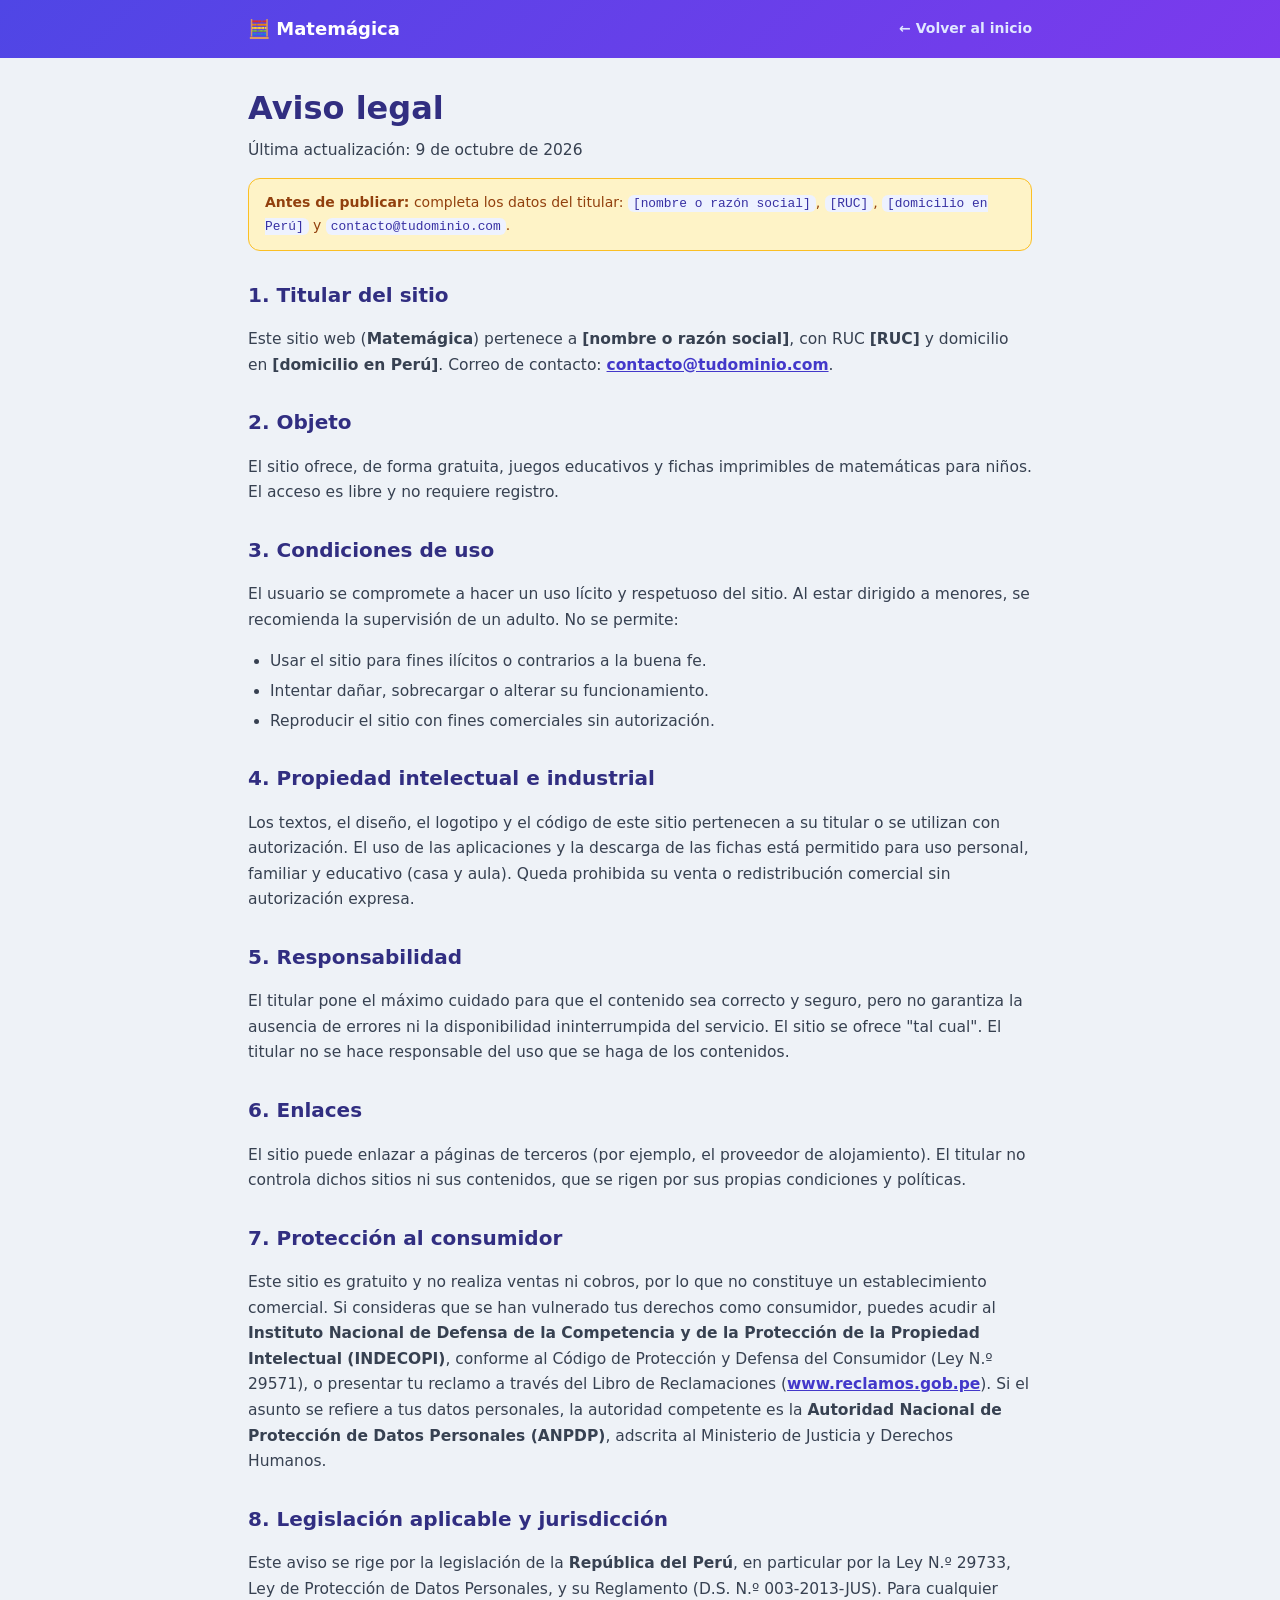
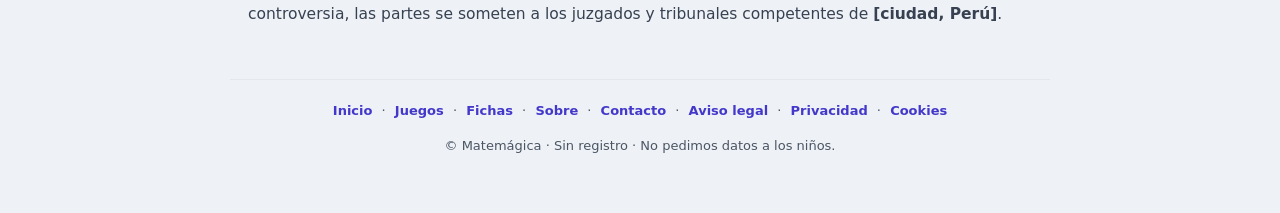
==== aviso-legal.html @ f1e55c36 "Primera version de Matemagica" ====
<!doctype html>
<html lang="es">
<head>
<meta charset="utf-8">
<meta name="viewport" content="width=device-width, initial-scale=1">
<title>Aviso legal | Matemágica</title>
<meta name="description" content="Aviso legal de Matemágica: titularidad del sitio, condiciones de uso, propiedad intelectual, responsabilidad y legislación aplicable.">
<!-- URLs absolutas del sitio en GitHub Pages (repo "matemagica"). -->
<link rel="canonical" href="https://betoportugalx.github.io/matemagica/aviso-legal">
<meta name="theme-color" content="#4f46e5">
<link rel="icon" href="favicon.svg" type="image/svg+xml">
<meta property="og:type" content="website">
<meta property="og:site_name" content="Matemágica">
<meta property="og:locale" content="es_PE">
<meta property="og:title" content="Aviso legal">
<meta property="og:description" content="Condiciones de uso y datos del titular del sitio Matemágica.">
<meta property="og:url" content="https://betoportugalx.github.io/matemagica/aviso-legal">
<link rel="stylesheet" href="estilos-paginas.css">
</head>
<body>
<header class="cabecera">
  <div class="cabecera-in">
    <a class="marca" href="index.html">🧮 Matemágica</a>
    <a class="volver" href="index.html">← Volver al inicio</a>
  </div>
</header>

<main class="contenido">
  <h1>Aviso legal</h1>
  <p class="fecha">Última actualización: 9 de octubre de 2026</p>

  <div class="aviso-pendiente">
    <strong>Antes de publicar:</strong> completa los datos del titular:
    <code>[nombre o razón social]</code>, <code>[RUC]</code>, <code>[domicilio en Perú]</code> y
    <code>contacto@tudominio.com</code>.
  </div>

  <h2>1. Titular del sitio</h2>
  <p>Este sitio web (<strong>Matemágica</strong>) pertenece a <strong>[nombre o razón social]</strong>,
     con RUC <strong>[RUC]</strong> y domicilio en <strong>[domicilio en Perú]</strong>. Correo de contacto:
     <a href="mailto:contacto@tudominio.com">contacto@tudominio.com</a>.</p>

  <h2>2. Objeto</h2>
  <p>El sitio ofrece, de forma gratuita, juegos educativos y fichas imprimibles de matemáticas para niños. El
     acceso es libre y no requiere registro.</p>

  <h2>3. Condiciones de uso</h2>
  <p>El usuario se compromete a hacer un uso lícito y respetuoso del sitio. Al estar dirigido a menores, se
     recomienda la supervisión de un adulto. No se permite:</p>
  <ul>
    <li>Usar el sitio para fines ilícitos o contrarios a la buena fe.</li>
    <li>Intentar dañar, sobrecargar o alterar su funcionamiento.</li>
    <li>Reproducir el sitio con fines comerciales sin autorización.</li>
  </ul>

  <h2>4. Propiedad intelectual e industrial</h2>
  <p>Los textos, el diseño, el logotipo y el código de este sitio pertenecen a su titular o se utilizan con
     autorización. El uso de las aplicaciones y la descarga de las fichas está permitido para uso personal,
     familiar y educativo (casa y aula). Queda prohibida su venta o redistribución comercial sin autorización
     expresa.</p>

  <h2>5. Responsabilidad</h2>
  <p>El titular pone el máximo cuidado para que el contenido sea correcto y seguro, pero no garantiza la ausencia
     de errores ni la disponibilidad ininterrumpida del servicio. El sitio se ofrece "tal cual". El titular no se
     hace responsable del uso que se haga de los contenidos.</p>

  <h2>6. Enlaces</h2>
  <p>El sitio puede enlazar a páginas de terceros (por ejemplo, el proveedor de alojamiento). El titular no
     controla dichos sitios ni sus contenidos, que se rigen por sus propias condiciones y políticas.</p>

  <h2>7. Protección al consumidor</h2>
  <p>Este sitio es gratuito y no realiza ventas ni cobros, por lo que no constituye un establecimiento
     comercial. Si consideras que se han vulnerado tus derechos como consumidor, puedes acudir al
     <strong>Instituto Nacional de Defensa de la Competencia y de la Protección de la Propiedad Intelectual
     (INDECOPI)</strong>, conforme al Código de Protección y Defensa del Consumidor (Ley N.º 29571), o presentar
     tu reclamo a través del Libro de Reclamaciones
     (<a href="https://www.reclamos.gob.pe" rel="noopener" target="_blank">www.reclamos.gob.pe</a>). Si el asunto
     se refiere a tus datos personales, la autoridad competente es la <strong>Autoridad Nacional de Protección
     de Datos Personales (ANPDP)</strong>, adscrita al Ministerio de Justicia y Derechos Humanos.</p>

  <h2>8. Legislación aplicable y jurisdicción</h2>
  <p>Este aviso se rige por la legislación de la <strong>República del Perú</strong>, en particular por la Ley
     N.º 29733, Ley de Protección de Datos Personales, y su Reglamento (D.S. N.º 003-2013-JUS). Para cualquier
     controversia, las partes se someten a los juzgados y tribunales competentes de <strong>[ciudad, Perú]</strong>.</p>
</main>

<footer class="pie">
  <nav class="pie-nav">
    <a href="index.html">Inicio</a> ·
    <a href="juego/juego-de-sumas.html">Juegos</a> ·
    <a href="fichas/fichas-de-sumas.html">Fichas</a> ·
    <a href="sobre.html">Sobre</a> ·
    <a href="contacto.html">Contacto</a> ·
    <a href="aviso-legal.html">Aviso legal</a> ·
    <a href="privacidad.html">Privacidad</a> ·
    <a href="cookies.html">Cookies</a>
  </nav>
  <p>© Matemágica · Sin registro · No pedimos datos a los niños.</p>
</footer>
</body>
</html>
---- estilos-paginas.css ----
* { box-sizing: border-box; }
body {
  margin: 0; color: #1f2937; background: #eef2f7; line-height: 1.65;
  font-family: "Trebuchet MS", "Segoe UI", system-ui, -apple-system, sans-serif;
}
a { color: #4338ca; font-weight: 600; }

/* Cabecera */
.cabecera { background: linear-gradient(135deg, #4f46e5, #7c3aed); color: #fff; }
.cabecera-in {
  max-width: 820px; margin: 0 auto; padding: 14px 18px;
  display: flex; align-items: center; justify-content: space-between; gap: 12px; flex-wrap: wrap;
}
.marca { color: #fff; text-decoration: none; font-weight: 800; font-size: 18px; }
.cabecera .volver { color: #e0e7ff; text-decoration: none; font-weight: 700; font-size: 14px; }
.cabecera .volver:hover { text-decoration: underline; }

/* Contenido */
.contenido { max-width: 820px; margin: 0 auto; padding: 24px 18px 6px; }
.contenido h1 { color: #312e81; font-size: clamp(24px, 5vw, 32px); margin: 0 0 4px; }
.contenido h2 { color: #312e81; font-size: 20px; margin: 28px 0 8px; }
.contenido p, .contenido li { color: #374151; font-size: 15.5px; }
.contenido ul { padding-left: 22px; }
.contenido li { margin: 4px 0; }
.fecha { color: #4b5563; font-size: 13px; margin: 0 0 10px; }
code {
  background: #eef2ff; color: #3730a3; padding: 1px 5px; border-radius: 6px;
  font-size: 0.92em;
}

/* Aviso de datos pendientes */
.aviso-pendiente {
  background: #fef3c7; border: 1px solid #fbbf24; border-radius: 12px;
  padding: 12px 16px; font-size: 14px; color: #92400e; margin: 14px 0;
}

/* Pie */
.pie {
  max-width: 820px; margin: 30px auto 0; padding: 20px 18px 44px;
  text-align: center; color: #4b5563; font-size: 13px; border-top: 1px solid #e5e7eb;
}
.pie a { color: #4338ca; text-decoration: none; font-weight: 700; margin: 0 5px; }
.pie a:hover { text-decoration: underline; }
.pie .pie-nav { margin-bottom: 10px; }
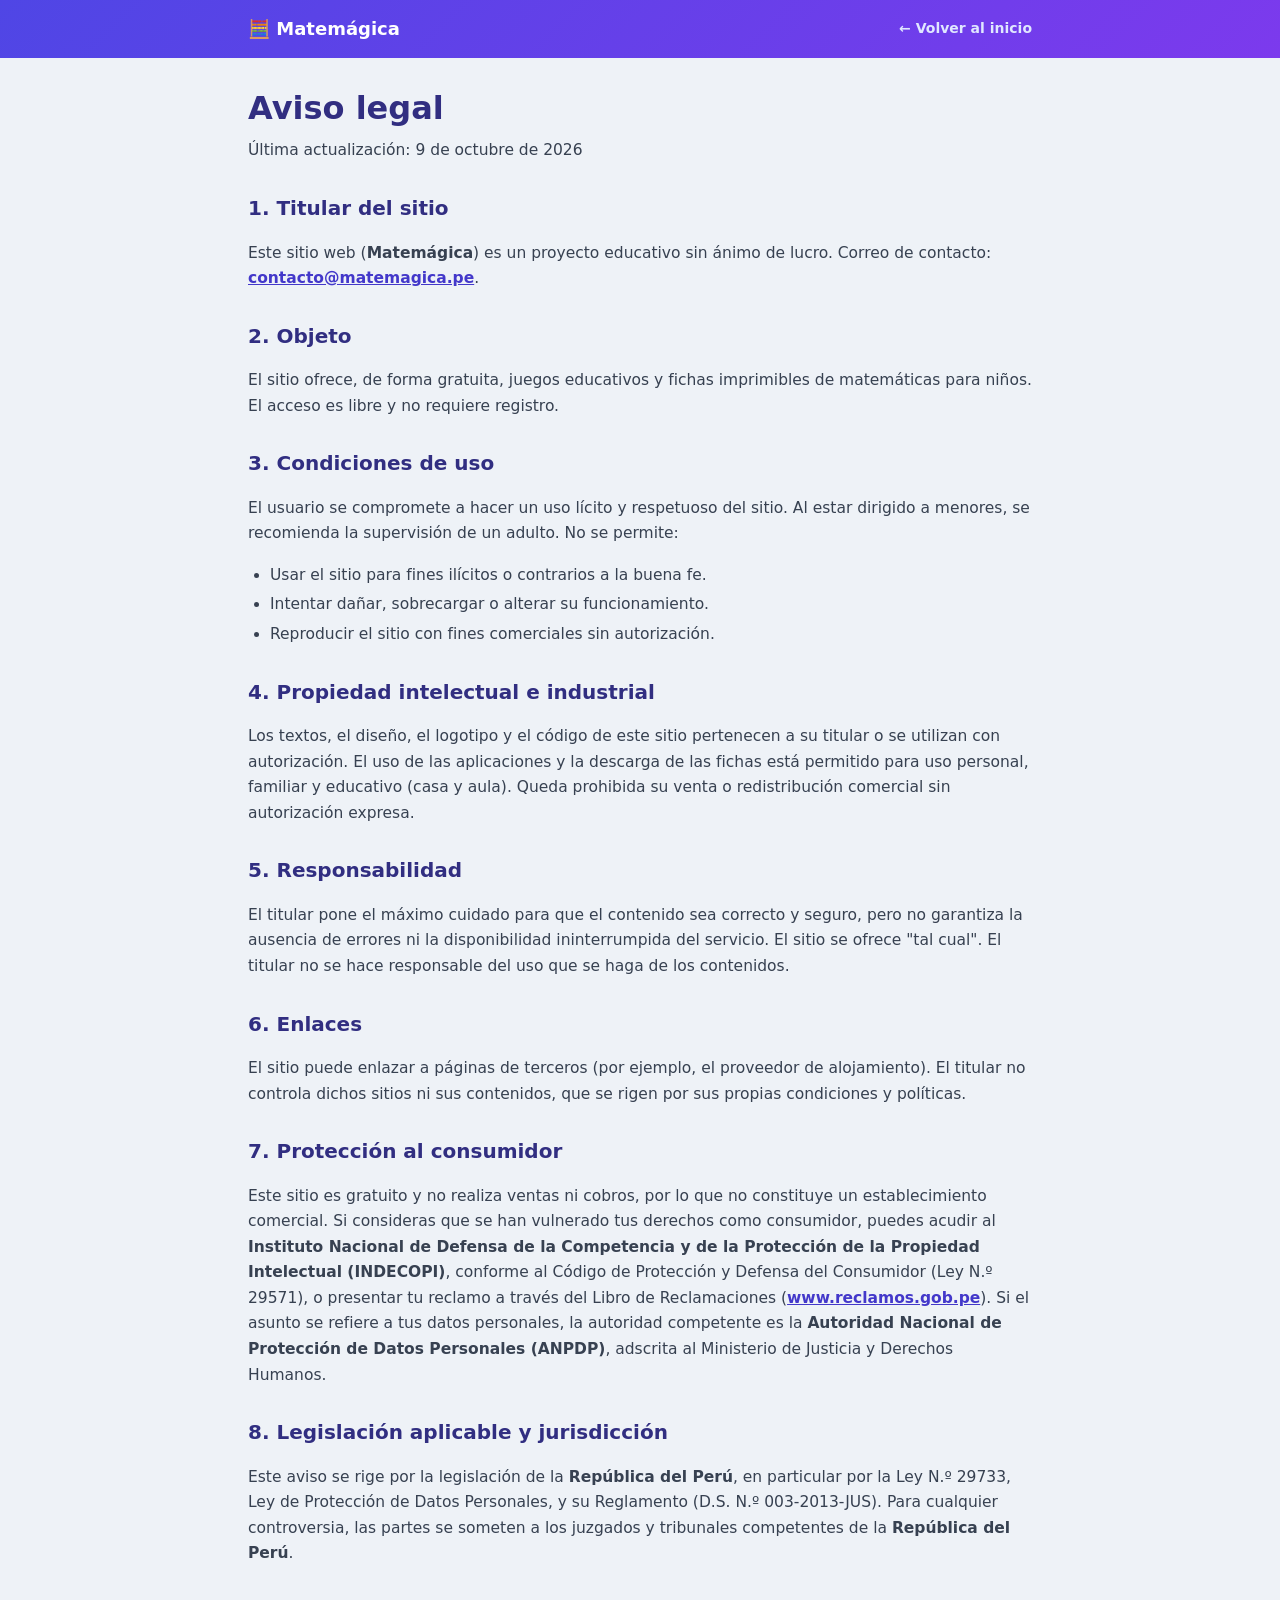
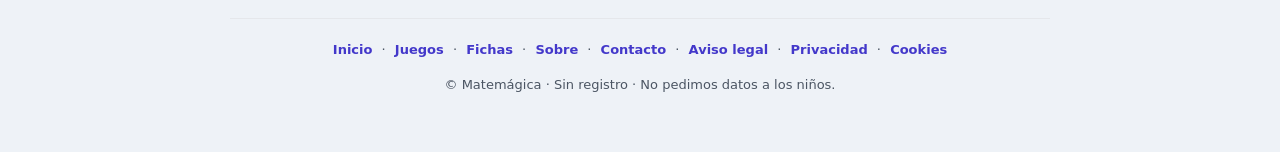
==== commit a0a1a17d: "Quitar avisos internos y datos de ejemplo; usar contacto@matemagica.pe" ====
--- a/aviso-legal.html
+++ b/aviso-legal.html
@@ -29,16 +29,9 @@
   <h1>Aviso legal</h1>
   <p class="fecha">Última actualización: 9 de octubre de 2026</p>
 
-  <div class="aviso-pendiente">
-    <strong>Antes de publicar:</strong> completa los datos del titular:
-    <code>[nombre o razón social]</code>, <code>[RUC]</code>, <code>[domicilio en Perú]</code> y
-    <code>contacto@tudominio.com</code>.
-  </div>
-
   <h2>1. Titular del sitio</h2>
-  <p>Este sitio web (<strong>Matemágica</strong>) pertenece a <strong>[nombre o razón social]</strong>,
-     con RUC <strong>[RUC]</strong> y domicilio en <strong>[domicilio en Perú]</strong>. Correo de contacto:
-     <a href="mailto:contacto@tudominio.com">contacto@tudominio.com</a>.</p>
+  <p>Este sitio web (<strong>Matemágica</strong>) es un proyecto educativo sin ánimo de lucro. Correo de
+     contacto: <a href="mailto:contacto@matemagica.pe">contacto@matemagica.pe</a>.</p>
 
   <h2>2. Objeto</h2>
   <p>El sitio ofrece, de forma gratuita, juegos educativos y fichas imprimibles de matemáticas para niños. El
@@ -81,7 +74,7 @@
   <h2>8. Legislación aplicable y jurisdicción</h2>
   <p>Este aviso se rige por la legislación de la <strong>República del Perú</strong>, en particular por la Ley
      N.º 29733, Ley de Protección de Datos Personales, y su Reglamento (D.S. N.º 003-2013-JUS). Para cualquier
-     controversia, las partes se someten a los juzgados y tribunales competentes de <strong>[ciudad, Perú]</strong>.</p>
+     controversia, las partes se someten a los juzgados y tribunales competentes de la <strong>República del Perú</strong>.</p>
 </main>
 
 <footer class="pie">
--- a/estilos-paginas.css
+++ b/estilos-paginas.css
@@ -28,12 +28,6 @@
   font-size: 0.92em;
 }
 
-/* Aviso de datos pendientes */
-.aviso-pendiente {
-  background: #fef3c7; border: 1px solid #fbbf24; border-radius: 12px;
-  padding: 12px 16px; font-size: 14px; color: #92400e; margin: 14px 0;
-}
-
 /* Pie */
 .pie {
   max-width: 820px; margin: 30px auto 0; padding: 20px 18px 44px;
